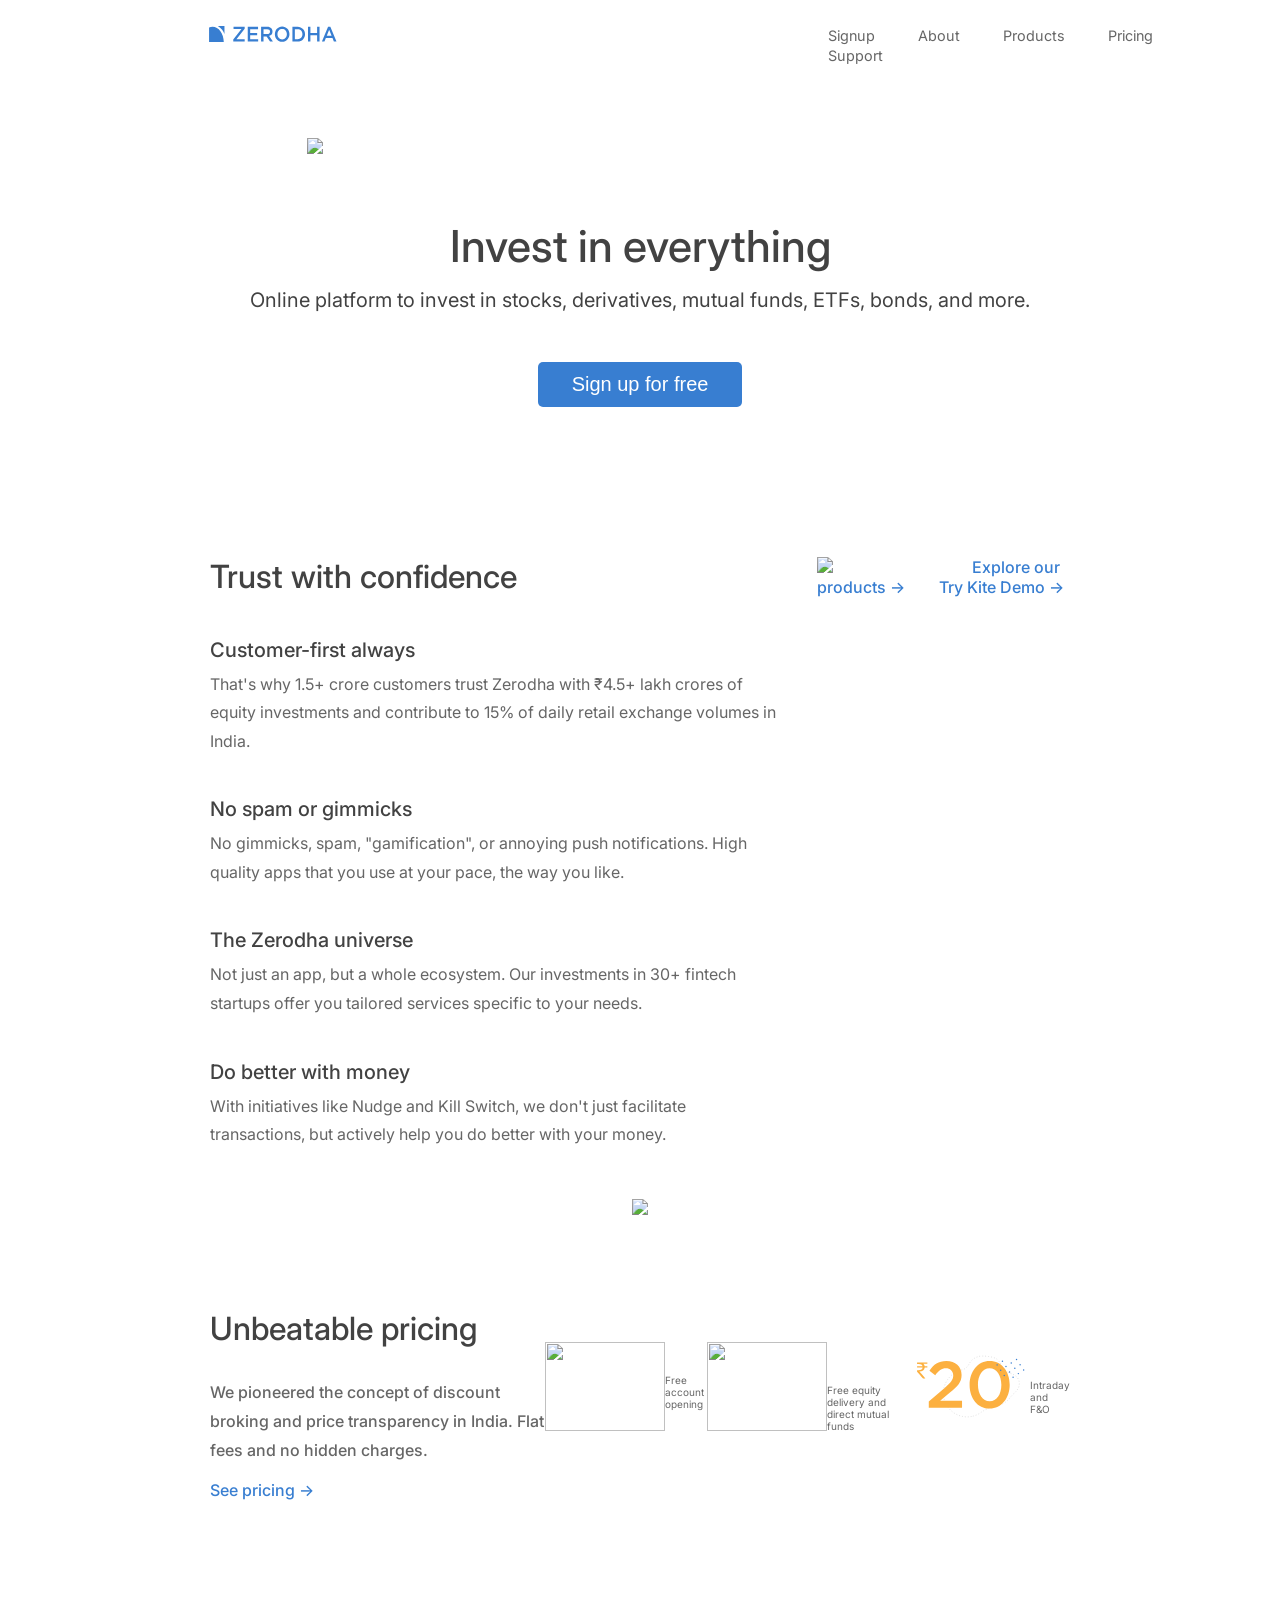
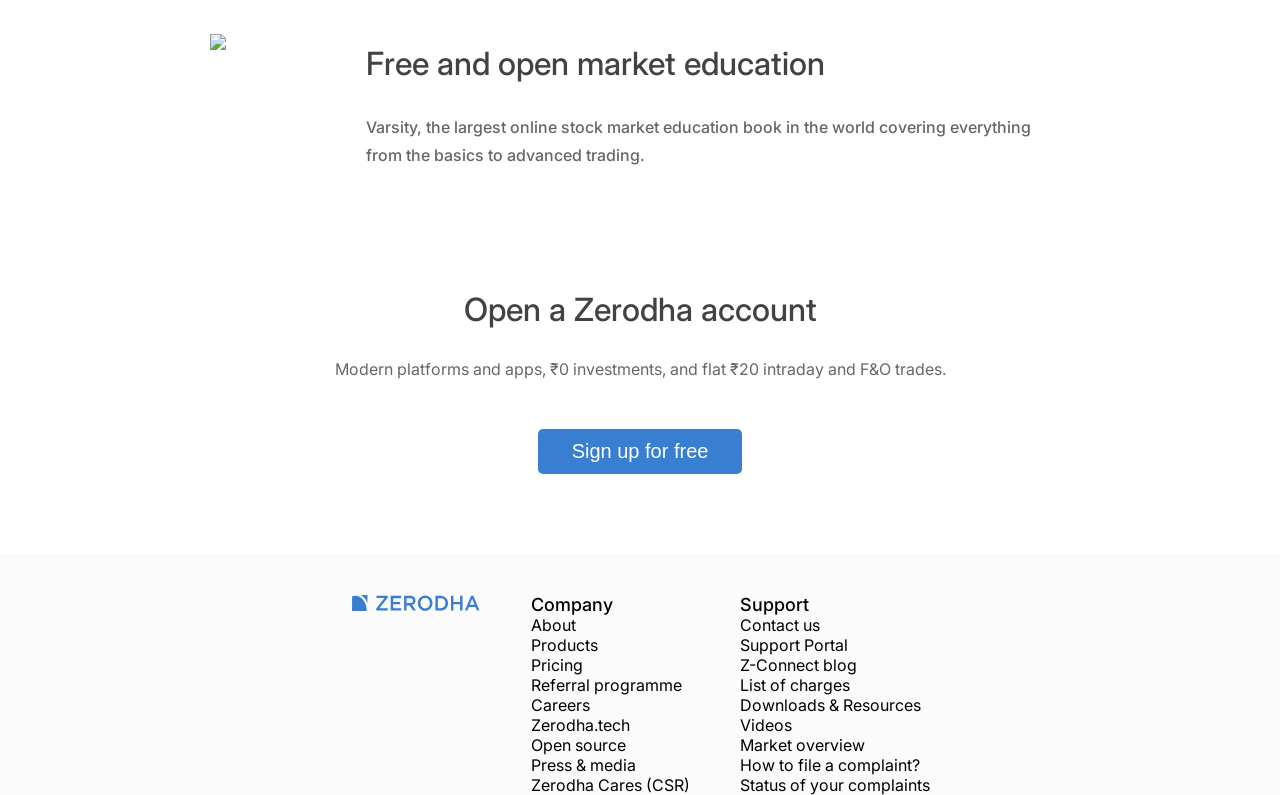
==== index.html @ 9f39a45f "Adding the files" ====
<!DOCTYPE html>
<html>
    <head>
        <title>
            Zerodha: Online brokerage platform
        </title>
        <link rel="icon" type="image/png" href="./zerodha.png"/>
        <link rel="stylesheet" href="./index.css"/>
    </head>
    <body>
        <nav>
            <div>
                <a href="http://127.0.0.1:5500/Zerodha/index.html"><img class="nav-logo" src="./logo.svg"></a>
            </div>
            <div>
                <span ><a class="nav-list" href="http://127.0.0.1:5500/Zerodha/index.html">Signup</a></span>
                <span ><a class="nav-list" href="https://zerodha.com/about/">About</a></span>
                <span ><a class="nav-list" href="https://zerodha.com/products/">Products</a></span>
                <span ><a class="nav-list" href="https://zerodha.com/pricing/">Pricing</a></span>
                <span ><a class="nav-list" href="https://support.zerodha.com/">Support</a></span>     
            </div>
        </nav>
        <div class="image-main">
            <img class="main-photo" src="https://zerodha.com/static/images/landing.png">
        </div>

        <p class="text1">Invest in everything</p>
        <p class="text2">Online platform to invest in stocks, derivatives, mutual funds, ETFs, bonds, and more.</p>

        <div class="sign-up-button">
        <button><a href="https://zerodha.com/open-account"> Sign up for free</a></button>
        </div>

        <div class="img2andtext">
            <div>
                <p class="heading2">
                    Trust with confidence
                </p>
                <p class="subheading2">
                    Customer-first always
                </p>
                <p class="about-h2">
                    That's why 1.5+ crore customers trust Zerodha with ₹4.5+ lakh crores of equity investments and contribute to 15% of daily retail exchange volumes in India.
                </p>
                <p class="subheading2">
                    No spam or gimmicks
                </p>
                <p class="about-h2">
                    No gimmicks, spam, "gamification", or annoying push notifications. High quality apps that you use at your pace, the way you like.
                </p>
                <p class="subheading2">
                    The Zerodha universe
                </p>
                <p class="about-h2">
                    Not just an app, but a whole ecosystem. Our investments in 30+ fintech startups offer you tailored services specific to your needs.
                </p>
                <p class="subheading2">
                    Do better with money
                </p>
                <p class="about-h2">
                    With initiatives like Nudge and Kill Switch, we don't just facilitate transactions, but actively help you do better with your money.
                </p>
            </div>
            <div>
                <img src="https://zerodha.com/static/images/ecosystem.png">
                <a href="https://zerodha.com/products" style="padding-left:135px; text-decoration: none; color: #387ed1; font-weight: 500; font-size: 16px;">
                    Explore our products &RightArrow;</a>
                <a href="https://kite-demo.zerodha.com/"style="padding-left:30px; text-decoration: none; color: #387ed1; font-weight: 500; font-size: 16px;">
                        Try Kite Demo &RightArrow; </a>
            </div>
        </div>
        <div class="poster-image">           
            <center>
            <a href="https://zerodha.com/media"><img src="https://zerodha.com/static/images/press-logos.png"></a>
            </center>
        </div>
        <div class="img3andtext">
            <div class="img3text">
                <p>Unbeatable pricing</p>
                <p style="padding-top: 30px; font-size: 16px; color: #666666; line-height: 1.8; font-weight: 500;">
                We pioneered the concept of discount broking and price transparency in India. Flat fees and no hidden charges.</p>  
                <a href="https://zerodha.com/charges/">See pricing &rightarrow;</a>
            </div>  

                <img src="https://zerodha.com/static/images/pricing-eq.svg">
                <p style="padding-top: 65px; color: #666666; font-size: 10px;">Free account opening</p>
                <img src="https://zerodha.com/static/images/pricing-eq.svg">
                <p style="padding-top: 75px; color: #666666; font-size: 10px;">Free equity delivery and direct mutual funds</p>
                <img src="./other-trades.svg">
                <p style="padding-top: 70px; color: #666666; font-size: 10px;">Intraday and F&O </p>

        </div>

        <div class="img4andtext">
            <div>
                <a href="https://zerodha.com/varsity/"><img src="https://zerodha.com/static/images/index-education.svg"></a>
            </div>
            <div style="padding-top: 10px; padding-left: 40px;">
                <p style="font-size: 32px; color: #424242; font-weight: 500;">Free and open market education</p>
                <p style="font-size: 16px; color: #666666; font-weight: 500; line-height: 1.8; padding-top: 30px;">Varsity, the largest online stock market education book in the world covering everything from the basics to advanced trading.</p>
            </div>
        </div>

        <div class="zer-acc">
            Open a Zerodha account 
        </div>
        <div class="below-zer-acc">
            Modern platforms and apps, ₹0 investments, and flat ₹20 intraday and F&O trades.
        </div>
        <div class="sign-up-button">
            <button><a href="https://zerodha.com/open-account"> Sign up for free</a></button>
        </div>
        <br>
        <br>
        <br>
        <br>
    </body>
    <footer>
        <div>
            <img style="width: 130px;height: 18px;" src="./logo.svg">
        </div>
        <div>
            <ul id="list1" style="list-style-type: none;">
                <li class="list-head">Company</li>
                <li>About  </li> 
                <li>Products</li>
                <li>Pricing</li>
                <li>Referral programme</li>
                <li>Careers</li>
                <li>Zerodha.tech</li>
                <li>Open source</li>
                <li>Press & media</li>
                <li>Zerodha Cares (CSR)</li>
            </ul>
        </div>
        <div>
            <ul id="list2" style="list-style-type: none;">
                <li class="list-head">Support</li>
                <li>Contact us  </li> 
                <li>Support Portal</li>
                <li>Z-Connect blog</li>
                <li>List of charges</li>
                <li>Downloads & Resources</li>
                <li>Videos</li>
                <li>Market overview</li>
                <li>How to file a complaint?</li>
                <li>Status of your complaints</li>
            </ul>
        </div>
    </footer>
</html>
---- index.css ----
@import url('https://fonts.googleapis.com/css2?family=Inter:wght@300;400;500;600;700&display=swap');
*{
    margin: 0px;
    padding: 0px;
}

body{
    font-family: "Inter", "Times New Roman", Times, serif;  
}

html{
    scroll-behavior: smooth;
}

nav{
    padding-top: 25px;
    display: flex;
    padding-left: 208px;
    padding-bottom: 25px;
    position: fixed;
    z-index: 1000;
    background-color: white;
    border-bottom: 2px;
}

.nav-logo{
    width: 130px;
    height: 18px;
    padding-right: 490px;
}

.nav-list{
    color: #666666;
    font-size: 14.4px;
    padding-right: 39px;
    text-decoration: none;
}

.image-main{
    display: flex;
    justify-content: center;
}

.main-photo{
    padding-top: 138px;
    width: 52%;
    height: auto;
}

.text1{
    padding-top: 65px;
    font-weight: 500;
    color: #424242;
    font-size: 44px;
    display: flex;
    justify-content: center;
}

.text2{
    padding-top: 15px;
    font-weight: 400;
    color: #424242;
    font-size: 20px;
    display: flex;
    justify-content: center;
}

.sign-up-button{
    padding-top: 50px;
    display: flex;
    justify-content: center;
    cursor: pointer;
}

.sign-up-button button{
    border: 1px;
    background-color: #387Ed1;
    border-radius: 5px;
    height: 45px;
    width: 204px;
}   

.sign-up-button a{
    font-size: 20px;
    font-weight: 500;
    text-decoration: none;
    color: white;
}

.img2andtext{
    display: flex;
    padding-top: 150px;
    padding-left: 210px;
    padding-right: 210px;
    justify-content: center;
    color: #424242;
}

.heading2{
    color: #424242;
    font-size: 32px;
    font-weight: 500;
}
.img2andtext img{
    width: 625px;
}

.subheading2{
    font-size: 20px;
    padding-top: 41.5px;
    color: #424242;
    font-weight: 500;
}

.about-h2{
    font-size: 16px;
    color: #666666;
    padding-top: 8px;
    line-height: 1.8;
    padding-right: 40px;
}

.poster-image{
    padding-top: 50px;
    padding-bottom: 90px;
}

.img3andtext{
    padding-left: 210px;
    padding-right: 210px;
    display: flex;
    justify-content: center;
}

.img3text{
    font-size: 32px;
    font-weight: 500;
    color: #424242;
}

.img3text a{
    text-decoration: none;
    font-size: 16px;
    color: #387Ed1;
    padding-top: 30px;
}

.img3andtext img{
    padding-top: 33px;
    width: 120px;
    height: 89px;
}

.img4andtext{
    display: flex;
    justify-content: center;
    padding-left: 210px;
    padding-right: 210px;
    padding-top: 130px;
}

.img4andtext img{
    padding-right: 100px;
    width: 430px;
}

.zer-acc{
    display: flex;
    justify-content: center;
    padding-top: 120px;
    font-size: 32px;
    font-weight: 500;
    color: #424242;
}

.below-zer-acc{
    display: flex;
    justify-content: center;
    padding-top: 30px;
    color: #666666;
    font-size: 16px;
}

footer{
    padding-top: 40px;
    background-color: #FBFBFB;    
    display: flex;
    justify-content: center;
    gap: 50px;
    font-family: "Inter", "Times New Roman", Times, serif;
}

.list-head{
    color: black;
    font-size: 1.125rem;
    font-weight: 500;
}
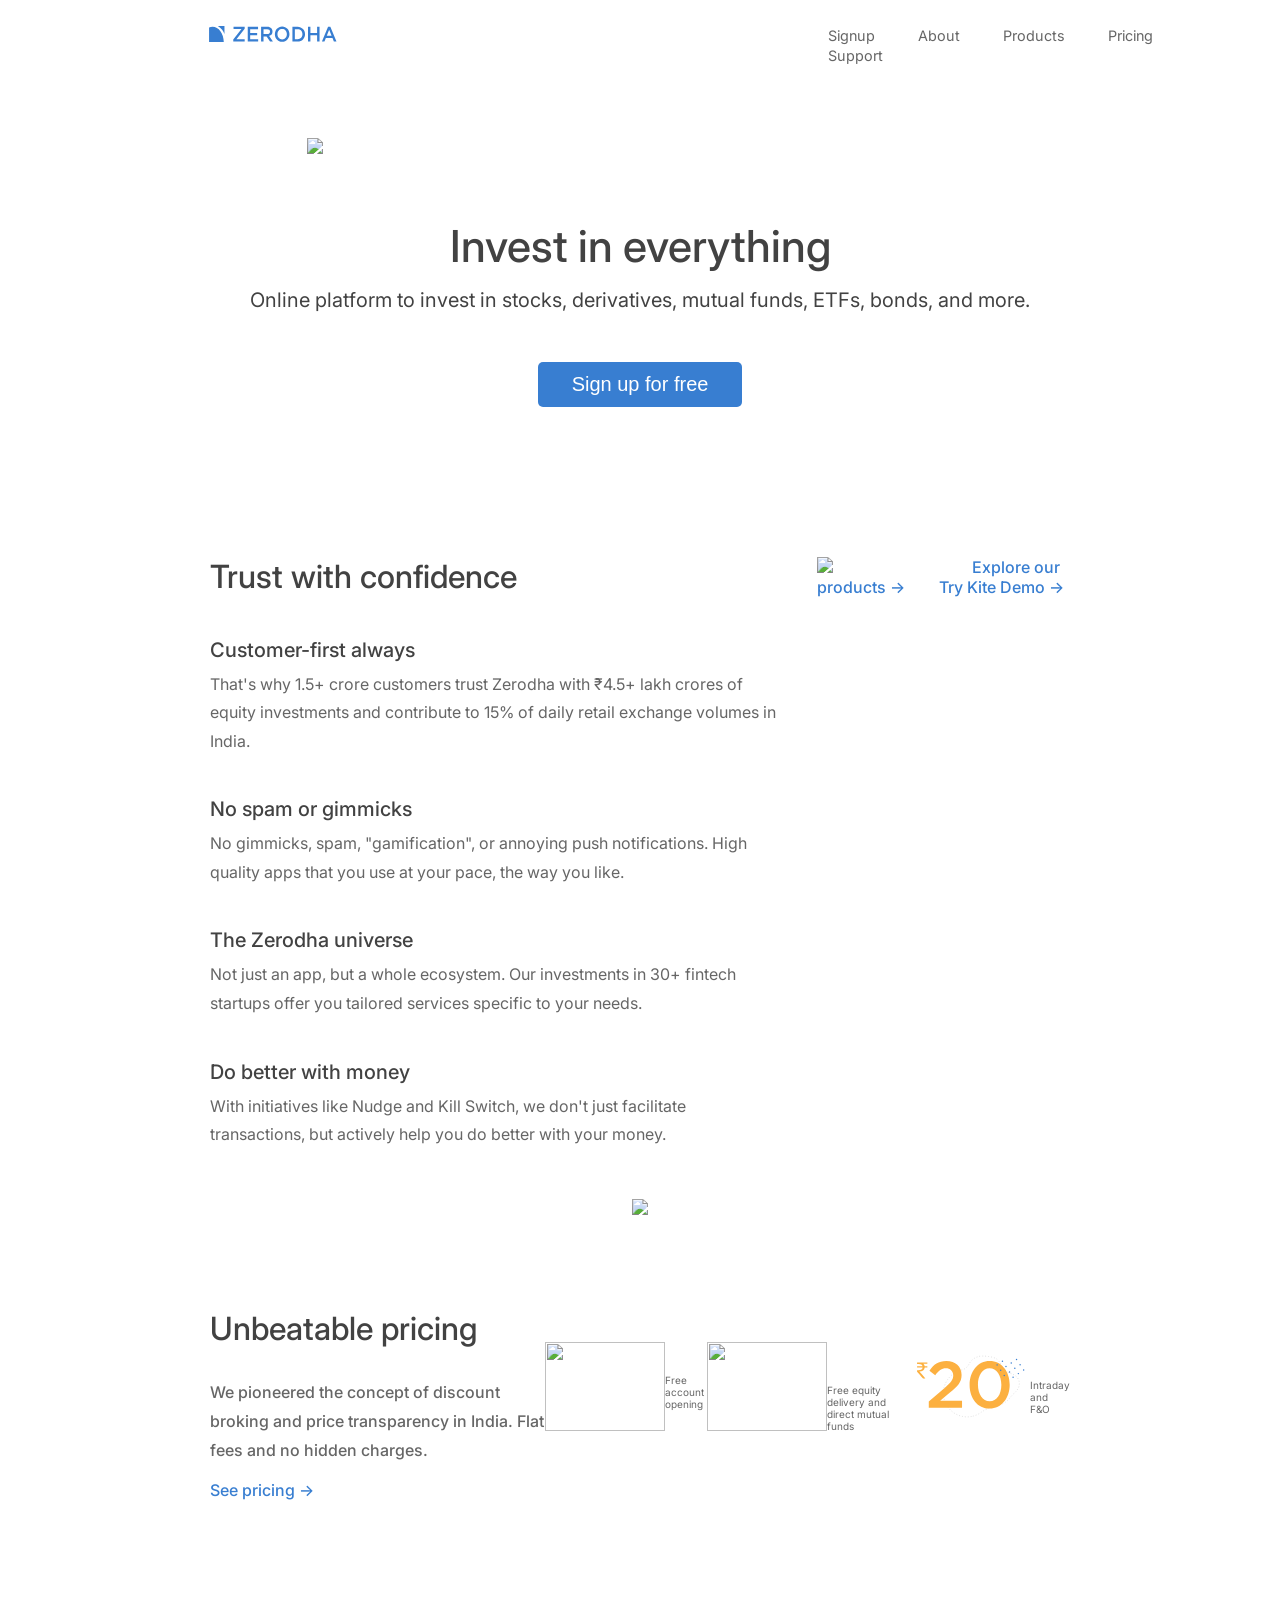
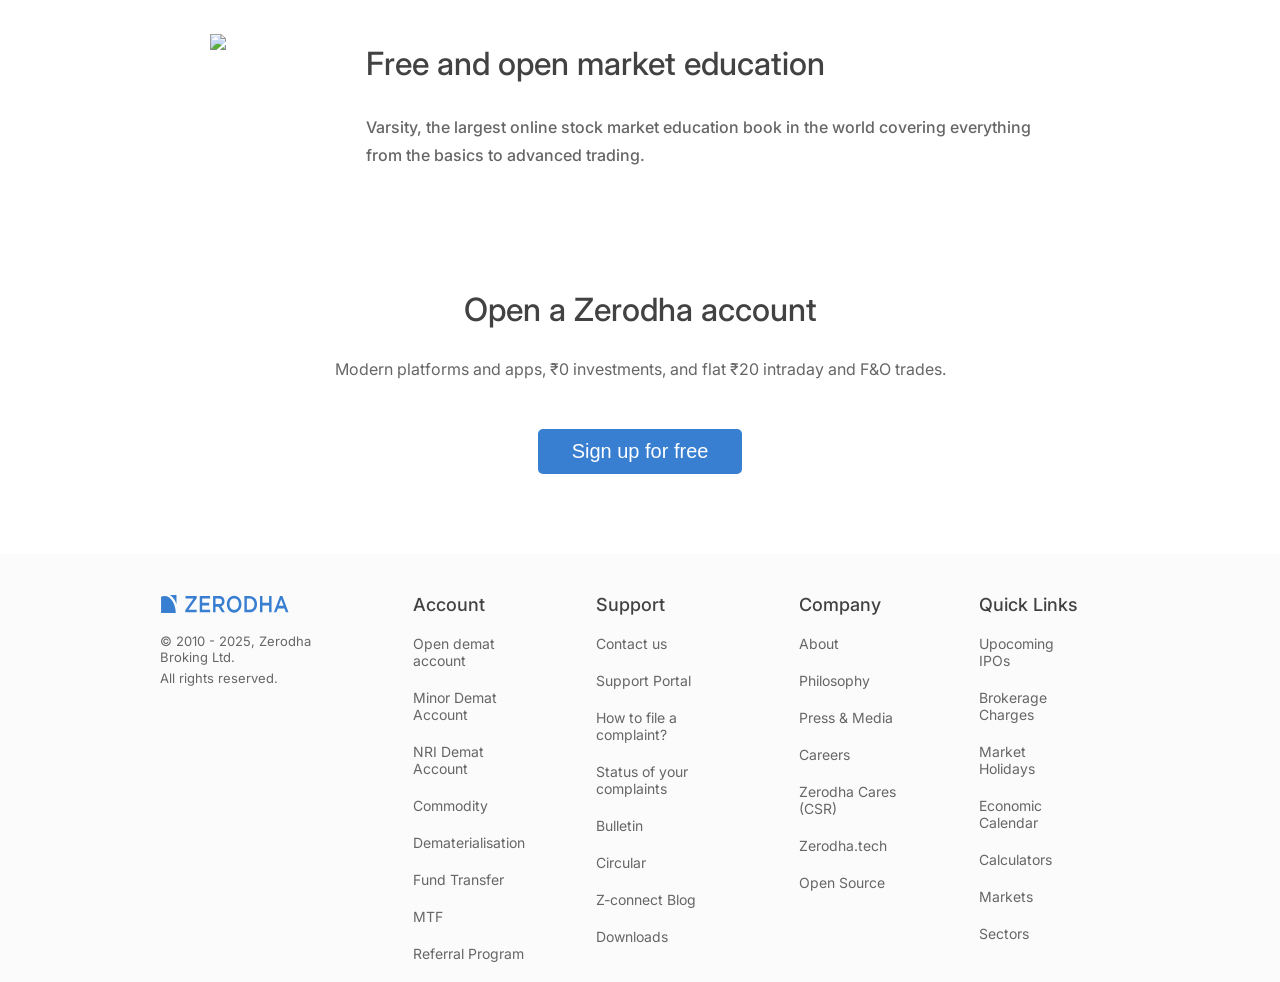
==== commit 95a1c830: "Made changes in the footer" ====
--- a/index.html
+++ b/index.html
@@ -117,34 +117,62 @@
     </body>
     <footer>
         <div>
-            <img style="width: 130px;height: 18px;" src="./logo.svg">
+            <img style="width: 130px;height: 20px;" src="./logo.svg">
+            <div style="font-size: 13px;margin-top: 15px; color: #666666;">
+                © 2010 - 2025, Zerodha Broking Ltd.
+                </div>
+            <div style="font-size: 13px;margin-top: 5px; color: #666666;">
+                All rights reserved.
+            </div>
         </div>
         <div>
-            <ul id="list1" style="list-style-type: none;">
-                <li class="list-head">Company</li>
-                <li>About  </li> 
-                <li>Products</li>
-                <li>Pricing</li>
-                <li>Referral programme</li>
-                <li>Careers</li>
-                <li>Zerodha.tech</li>
-                <li>Open source</li>
-                <li>Press & media</li>
-                <li>Zerodha Cares (CSR)</li>
+            <ul class="list" id="list1" style="list-style-type: none;">
+                <li class="list-head">Account</li>
+                <li>Open demat account</li> 
+                <li>Minor Demat Account</li>
+                <li>NRI Demat Account</li>
+                <li>Commodity</li>
+                <li>Dematerialisation</li>
+                <li>Fund Transfer</li>
+                <li>MTF</li>
+                <li>Referral Program</li>
             </ul>
         </div>
         <div>
-            <ul id="list2" style="list-style-type: none;">
+            <ul class="list" id="list2" style="list-style-type: none;">
                 <li class="list-head">Support</li>
                 <li>Contact us  </li> 
                 <li>Support Portal</li>
-                <li>Z-Connect blog</li>
-                <li>List of charges</li>
-                <li>Downloads & Resources</li>
-                <li>Videos</li>
-                <li>Market overview</li>
                 <li>How to file a complaint?</li>
                 <li>Status of your complaints</li>
+                <li>Bulletin</li>
+                <li>Circular</li>
+                <li>Z-connect Blog</li>
+                <li>Downloads</li>
+            </ul>
+        </div>
+        <div>
+            <ul class="list" id="list3" style="list-style-type: none;">
+                <li class="list-head">Company</li>
+                <li>About  </li> 
+                <li>Philosophy</li>
+                <li>Press & Media</li>
+                <li>Careers</li>
+                <li>Zerodha Cares (CSR)</li>
+                <li>Zerodha.tech</li>
+                <li>Open Source</li>
+            </ul>
+        </div>
+        <div>
+            <ul class="list" id="list4" style="list-style-type: none;">
+                <li class="list-head">Quick Links</li>
+                <li>Upocoming IPOs</li> 
+                <li>Brokerage Charges</li>
+                <li>Market Holidays</li>
+                <li>Economic Calendar</li>
+                <li>Calculators</li>
+                <li>Markets</li>
+                <li>Sectors</li>
             </ul>
         </div>
     </footer>
--- a/index.css
+++ b/index.css
@@ -34,6 +34,10 @@
     font-size: 14.4px;
     padding-right: 39px;
     text-decoration: none;
+}
+
+.nav-list:hover{
+    color: #387Ed1;
 }
 
 .image-main{
@@ -186,12 +190,24 @@
     background-color: #FBFBFB;    
     display: flex;
     justify-content: center;
-    gap: 50px;
+    gap: 70px;
     font-family: "Inter", "Times New Roman", Times, serif;
+    padding-left: 160px;
+    padding-right: 200px;
 }
 
 .list-head{
-    color: black;
+    color:#424242;
     font-size: 1.125rem;
     font-weight: 500;
 }
+
+.list{
+    vertical-align:auto
+}
+
+ul li{
+    margin-bottom: 20px;
+    color: #666666;
+    font-size: 14px;
+}
